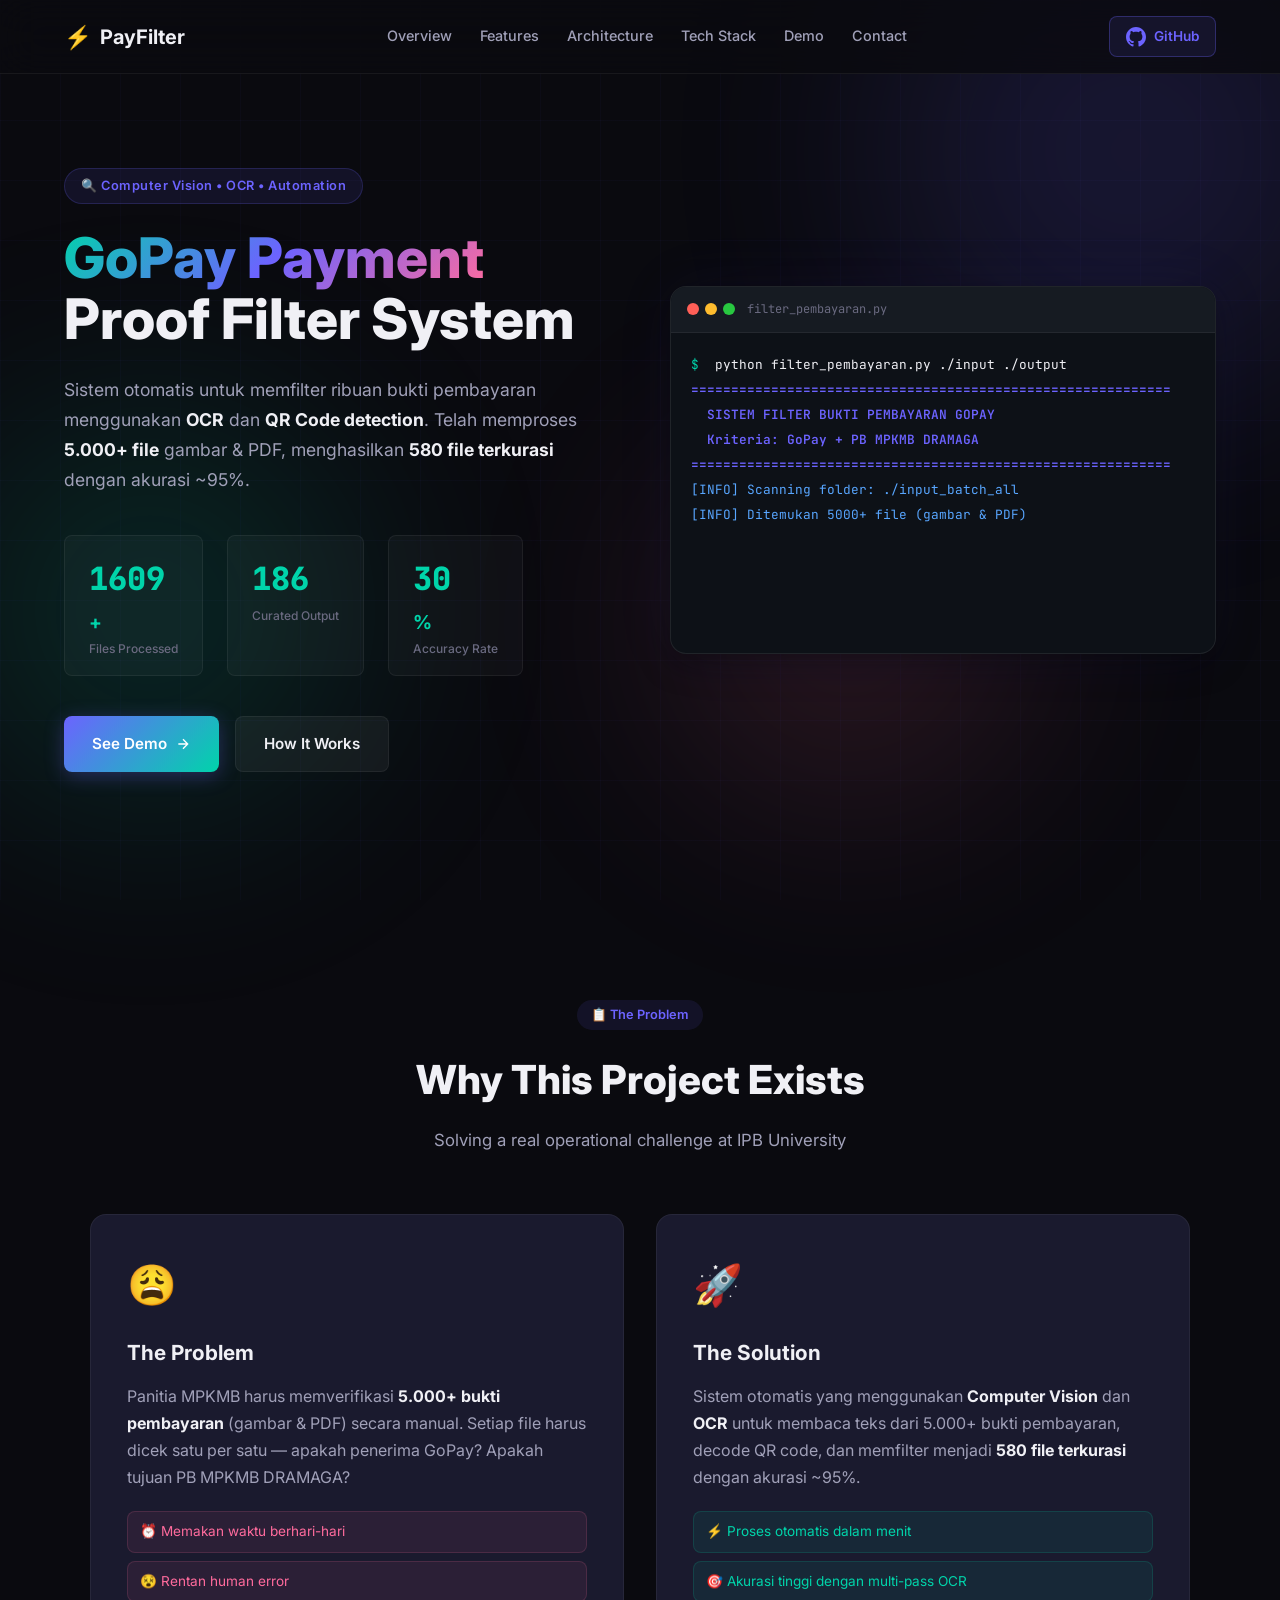
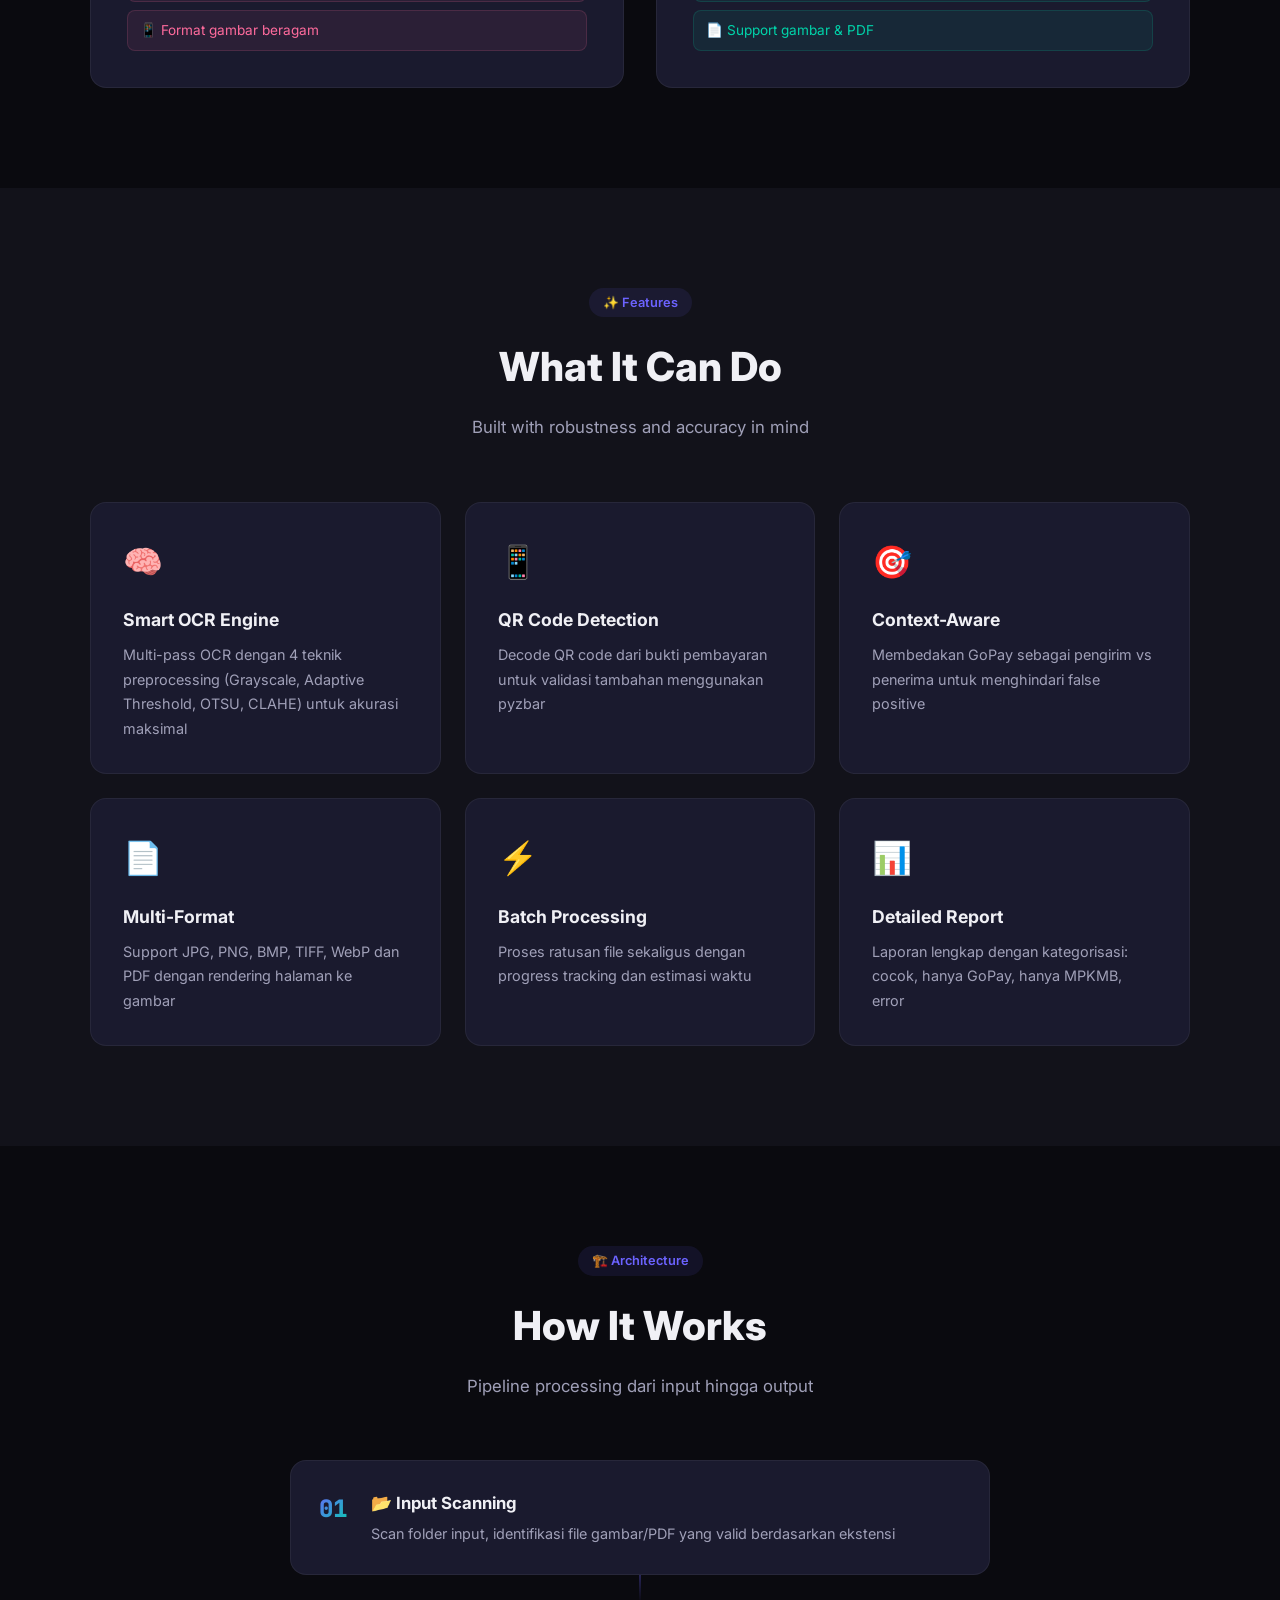
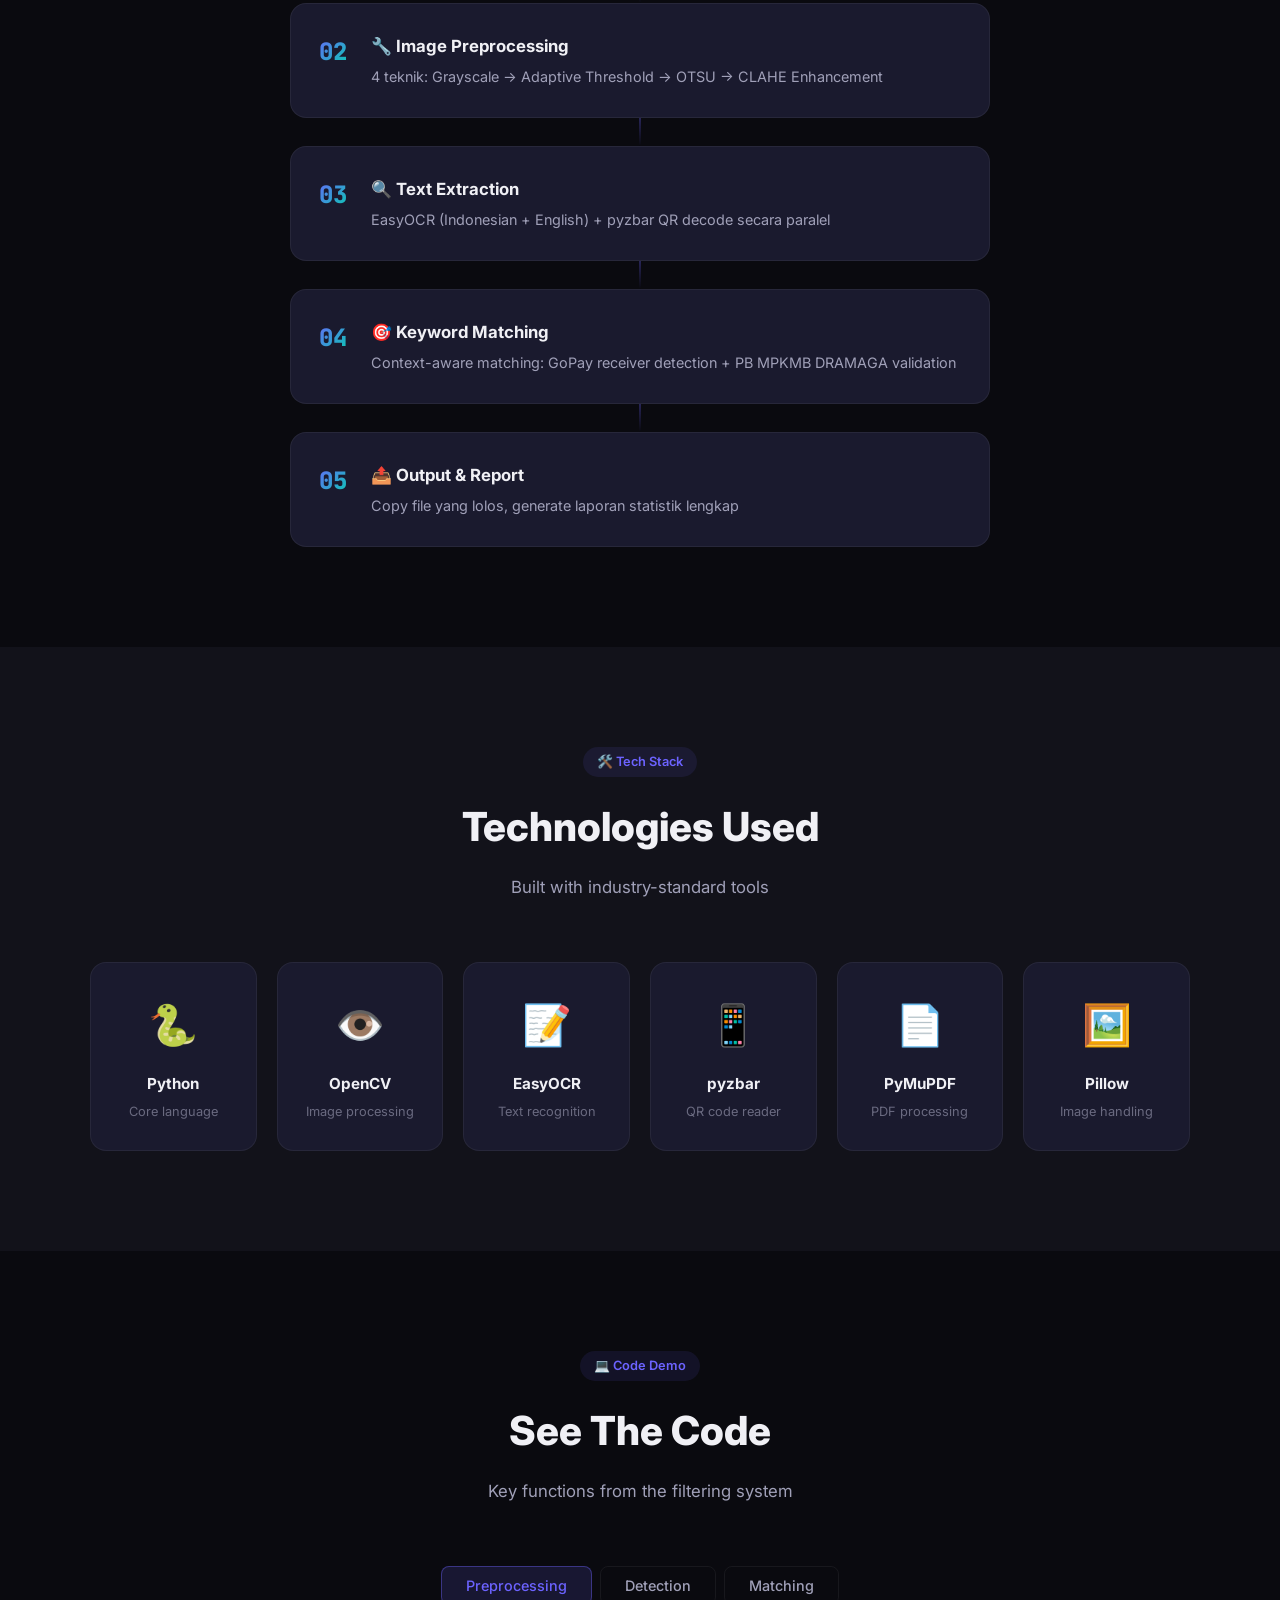
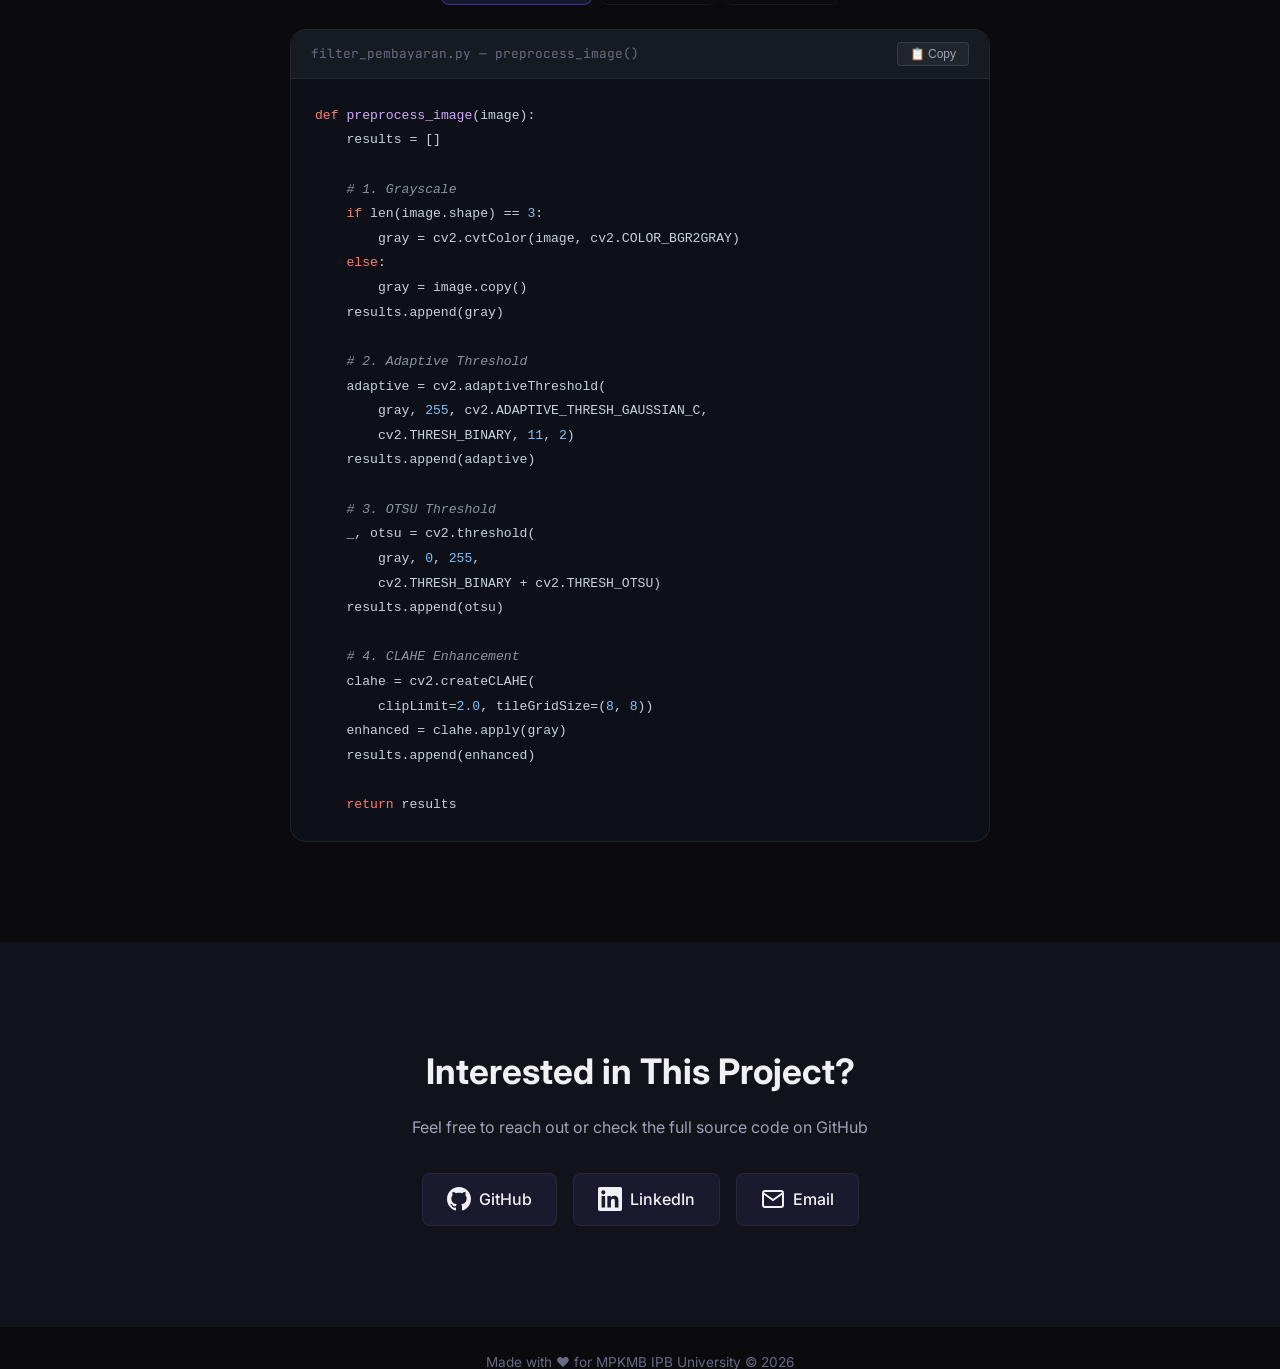
==== portfolio/index.html @ 72fe8e2e "feat: initial commit - GoPay Payment Filter System" ====
<!DOCTYPE html>
<html lang="id">
<head>
    <meta charset="UTF-8">
    <meta name="viewport" content="width=device-width, initial-scale=1.0">
    <title>GoPay Payment Filter — Portfolio Project</title>
    <meta name="description" content="Sistem otomatis filter bukti pembayaran GoPay menggunakan OCR dan QR Code detection. Dibangun dengan Python, EasyOCR, OpenCV.">
    <link rel="preconnect" href="https://fonts.googleapis.com">
    <link href="https://fonts.googleapis.com/css2?family=Inter:wght@300;400;500;600;700;800;900&family=JetBrains+Mono:wght@400;500;600&display=swap" rel="stylesheet">
    <link rel="stylesheet" href="style.css">
</head>
<body>
    <!-- Animated background -->
    <div class="bg-grid"></div>
    <div class="glow glow-1"></div>
    <div class="glow glow-2"></div>
    <div class="glow glow-3"></div>

    <!-- Navigation -->
    <nav class="navbar" id="navbar">
        <div class="nav-container">
            <a href="#" class="nav-logo">
                <span class="logo-icon">⚡</span>
                <span>PayFilter</span>
            </a>
            <div class="nav-links">
                <a href="#overview">Overview</a>
                <a href="#features">Features</a>
                <a href="#architecture">Architecture</a>
                <a href="#tech">Tech Stack</a>
                <a href="#demo">Demo</a>
                <a href="#contact">Contact</a>
            </div>
            <a href="https://github.com/YOUR_USERNAME/gopay-payment-filter" target="_blank" class="btn-github">
                <svg width="20" height="20" viewBox="0 0 24 24" fill="currentColor"><path d="M12 0c-6.626 0-12 5.373-12 12 0 5.302 3.438 9.8 8.207 11.387.599.111.793-.261.793-.577v-2.234c-3.338.726-4.033-1.416-4.033-1.416-.546-1.387-1.333-1.756-1.333-1.756-1.089-.745.083-.729.083-.729 1.205.084 1.839 1.237 1.839 1.237 1.07 1.834 2.807 1.304 3.492.997.107-.775.418-1.305.762-1.604-2.665-.305-5.467-1.334-5.467-5.931 0-1.311.469-2.381 1.236-3.221-.124-.303-.535-1.524.117-3.176 0 0 1.008-.322 3.301 1.23.957-.266 1.983-.399 3.003-.404 1.02.005 2.047.138 3.006.404 2.291-1.552 3.297-1.23 3.297-1.23.653 1.653.242 2.874.118 3.176.77.84 1.235 1.911 1.235 3.221 0 4.609-2.807 5.624-5.479 5.921.43.372.823 1.102.823 2.222v3.293c0 .319.192.694.801.576 4.765-1.589 8.199-6.086 8.199-11.386 0-6.627-5.373-12-12-12z"/></svg>
                GitHub
            </a>
        </div>
    </nav>

    <!-- Hero Section -->
    <section class="hero" id="hero">
        <div class="hero-content">
            <div class="hero-badge">🔍 Computer Vision • OCR • Automation</div>
            <h1 class="hero-title">
                <span class="gradient-text">GoPay Payment</span><br>
                <span>Proof Filter System</span>
            </h1>
            <p class="hero-desc">
                Sistem otomatis untuk memfilter ribuan bukti pembayaran menggunakan 
                <strong>OCR</strong> dan <strong>QR Code detection</strong>. Telah memproses <strong>5.000+ file</strong> 
                gambar & PDF, menghasilkan <strong>580 file terkurasi</strong> dengan akurasi ~95%.
            </p>
            <div class="hero-stats">
                <div class="stat-card">
                    <span class="stat-number" data-target="5000">0</span><span class="stat-plus">+</span>
                    <span class="stat-label">Files Processed</span>
                </div>
                <div class="stat-card">
                    <span class="stat-number" data-target="580">0</span><span class="stat-plus"></span>
                    <span class="stat-label">Curated Output</span>
                </div>
                <div class="stat-card">
                    <span class="stat-number" data-target="95">0</span><span class="stat-plus">%</span>
                    <span class="stat-label">Accuracy Rate</span>
                </div>
            </div>
            <div class="hero-actions">
                <a href="#demo" class="btn btn-primary">
                    <span>See Demo</span>
                    <svg width="16" height="16" viewBox="0 0 24 24" fill="none" stroke="currentColor" stroke-width="2"><path d="M5 12h14M12 5l7 7-7 7"/></svg>
                </a>
                <a href="#architecture" class="btn btn-secondary">
                    <span>How It Works</span>
                </a>
            </div>
        </div>
        <div class="hero-visual">
            <div class="terminal">
                <div class="terminal-header">
                    <div class="terminal-dots">
                        <span class="dot red"></span>
                        <span class="dot yellow"></span>
                        <span class="dot green"></span>
                    </div>
                    <span class="terminal-title">filter_pembayaran.py</span>
                </div>
                <div class="terminal-body" id="terminal-output">
                    <div class="term-line"><span class="term-prompt">$</span> python filter_pembayaran.py ./input ./output</div>
                </div>
            </div>
        </div>
    </section>

    <!-- Overview -->
    <section class="section" id="overview">
        <div class="container">
            <div class="section-header">
                <span class="section-tag">📋 The Problem</span>
                <h2>Why This Project Exists</h2>
                <p>Solving a real operational challenge at IPB University</p>
            </div>
            <div class="overview-grid">
                <div class="overview-card problem">
                    <div class="card-icon">😩</div>
                    <h3>The Problem</h3>
                    <p>Panitia MPKMB harus memverifikasi <strong>5.000+ bukti pembayaran</strong> (gambar & PDF) secara manual. Setiap file harus dicek satu per satu — apakah penerima GoPay? Apakah tujuan PB MPKMB DRAMAGA?</p>
                    <div class="pain-points">
                        <span>⏰ Memakan waktu berhari-hari</span>
                        <span>😵 Rentan human error</span>
                        <span>📱 Format gambar beragam</span>
                    </div>
                </div>
                <div class="overview-card solution">
                    <div class="card-icon">🚀</div>
                    <h3>The Solution</h3>
                    <p>Sistem otomatis yang menggunakan <strong>Computer Vision</strong> dan <strong>OCR</strong> untuk membaca teks dari 5.000+ bukti pembayaran, decode QR code, dan memfilter menjadi <strong>580 file terkurasi</strong> dengan akurasi ~95%.</p>
                    <div class="pain-points success">
                        <span>⚡ Proses otomatis dalam menit</span>
                        <span>🎯 Akurasi tinggi dengan multi-pass OCR</span>
                        <span>📄 Support gambar & PDF</span>
                    </div>
                </div>
            </div>
        </div>
    </section>

    <!-- Features -->
    <section class="section section-dark" id="features">
        <div class="container">
            <div class="section-header">
                <span class="section-tag">✨ Features</span>
                <h2>What It Can Do</h2>
                <p>Built with robustness and accuracy in mind</p>
            </div>
            <div class="features-grid">
                <div class="feature-card">
                    <div class="feature-icon">🧠</div>
                    <h3>Smart OCR Engine</h3>
                    <p>Multi-pass OCR dengan 4 teknik preprocessing (Grayscale, Adaptive Threshold, OTSU, CLAHE) untuk akurasi maksimal</p>
                </div>
                <div class="feature-card">
                    <div class="feature-icon">📱</div>
                    <h3>QR Code Detection</h3>
                    <p>Decode QR code dari bukti pembayaran untuk validasi tambahan menggunakan pyzbar</p>
                </div>
                <div class="feature-card">
                    <div class="feature-icon">🎯</div>
                    <h3>Context-Aware</h3>
                    <p>Membedakan GoPay sebagai pengirim vs penerima untuk menghindari false positive</p>
                </div>
                <div class="feature-card">
                    <div class="feature-icon">📄</div>
                    <h3>Multi-Format</h3>
                    <p>Support JPG, PNG, BMP, TIFF, WebP dan PDF dengan rendering halaman ke gambar</p>
                </div>
                <div class="feature-card">
                    <div class="feature-icon">⚡</div>
                    <h3>Batch Processing</h3>
                    <p>Proses ratusan file sekaligus dengan progress tracking dan estimasi waktu</p>
                </div>
                <div class="feature-card">
                    <div class="feature-icon">📊</div>
                    <h3>Detailed Report</h3>
                    <p>Laporan lengkap dengan kategorisasi: cocok, hanya GoPay, hanya MPKMB, error</p>
                </div>
            </div>
        </div>
    </section>

    <!-- Architecture -->
    <section class="section" id="architecture">
        <div class="container">
            <div class="section-header">
                <span class="section-tag">🏗️ Architecture</span>
                <h2>How It Works</h2>
                <p>Pipeline processing dari input hingga output</p>
            </div>
            <div class="pipeline">
                <div class="pipeline-step">
                    <div class="step-number">01</div>
                    <div class="step-content">
                        <h3>📂 Input Scanning</h3>
                        <p>Scan folder input, identifikasi file gambar/PDF yang valid berdasarkan ekstensi</p>
                    </div>
                </div>
                <div class="pipeline-connector"></div>
                <div class="pipeline-step">
                    <div class="step-number">02</div>
                    <div class="step-content">
                        <h3>🔧 Image Preprocessing</h3>
                        <p>4 teknik: Grayscale → Adaptive Threshold → OTSU → CLAHE Enhancement</p>
                    </div>
                </div>
                <div class="pipeline-connector"></div>
                <div class="pipeline-step">
                    <div class="step-number">03</div>
                    <div class="step-content">
                        <h3>🔍 Text Extraction</h3>
                        <p>EasyOCR (Indonesian + English) + pyzbar QR decode secara paralel</p>
                    </div>
                </div>
                <div class="pipeline-connector"></div>
                <div class="pipeline-step">
                    <div class="step-number">04</div>
                    <div class="step-content">
                        <h3>🎯 Keyword Matching</h3>
                        <p>Context-aware matching: GoPay receiver detection + PB MPKMB DRAMAGA validation</p>
                    </div>
                </div>
                <div class="pipeline-connector"></div>
                <div class="pipeline-step">
                    <div class="step-number">05</div>
                    <div class="step-content">
                        <h3>📤 Output & Report</h3>
                        <p>Copy file yang lolos, generate laporan statistik lengkap</p>
                    </div>
                </div>
            </div>
        </div>
    </section>

    <!-- Tech Stack -->
    <section class="section section-dark" id="tech">
        <div class="container">
            <div class="section-header">
                <span class="section-tag">🛠️ Tech Stack</span>
                <h2>Technologies Used</h2>
                <p>Built with industry-standard tools</p>
            </div>
            <div class="tech-grid">
                <div class="tech-card">
                    <div class="tech-logo">🐍</div>
                    <h3>Python</h3>
                    <p>Core language</p>
                </div>
                <div class="tech-card">
                    <div class="tech-logo">👁️</div>
                    <h3>OpenCV</h3>
                    <p>Image processing</p>
                </div>
                <div class="tech-card">
                    <div class="tech-logo">📝</div>
                    <h3>EasyOCR</h3>
                    <p>Text recognition</p>
                </div>
                <div class="tech-card">
                    <div class="tech-logo">📱</div>
                    <h3>pyzbar</h3>
                    <p>QR code reader</p>
                </div>
                <div class="tech-card">
                    <div class="tech-logo">📄</div>
                    <h3>PyMuPDF</h3>
                    <p>PDF processing</p>
                </div>
                <div class="tech-card">
                    <div class="tech-logo">🖼️</div>
                    <h3>Pillow</h3>
                    <p>Image handling</p>
                </div>
            </div>
        </div>
    </section>

    <!-- Code Demo -->
    <section class="section" id="demo">
        <div class="container">
            <div class="section-header">
                <span class="section-tag">💻 Code Demo</span>
                <h2>See The Code</h2>
                <p>Key functions from the filtering system</p>
            </div>
            <div class="code-tabs">
                <button class="code-tab active" data-tab="preprocessing">Preprocessing</button>
                <button class="code-tab" data-tab="detection">Detection</button>
                <button class="code-tab" data-tab="matching">Matching</button>
            </div>
            <div class="code-panels">
                <div class="code-panel active" id="panel-preprocessing">
                    <div class="code-block">
                        <div class="code-header">
                            <span>filter_pembayaran.py — preprocess_image()</span>
                            <button class="copy-btn" onclick="copyCode(this)">📋 Copy</button>
                        </div>
                        <pre><code><span class="kw">def</span> <span class="fn">preprocess_image</span>(image):
    results = []

    <span class="cm"># 1. Grayscale</span>
    <span class="kw">if</span> len(image.shape) == <span class="num">3</span>:
        gray = cv2.cvtColor(image, cv2.COLOR_BGR2GRAY)
    <span class="kw">else</span>:
        gray = image.copy()
    results.append(gray)

    <span class="cm"># 2. Adaptive Threshold</span>
    adaptive = cv2.adaptiveThreshold(
        gray, <span class="num">255</span>, cv2.ADAPTIVE_THRESH_GAUSSIAN_C,
        cv2.THRESH_BINARY, <span class="num">11</span>, <span class="num">2</span>)
    results.append(adaptive)

    <span class="cm"># 3. OTSU Threshold</span>
    _, otsu = cv2.threshold(
        gray, <span class="num">0</span>, <span class="num">255</span>,
        cv2.THRESH_BINARY + cv2.THRESH_OTSU)
    results.append(otsu)

    <span class="cm"># 4. CLAHE Enhancement</span>
    clahe = cv2.createCLAHE(
        clipLimit=<span class="num">2.0</span>, tileGridSize=(<span class="num">8</span>, <span class="num">8</span>))
    enhanced = clahe.apply(gray)
    results.append(enhanced)

    <span class="kw">return</span> results</code></pre>
                    </div>
                </div>
                <div class="code-panel" id="panel-detection">
                    <div class="code-block">
                        <div class="code-header">
                            <span>filter_pembayaran.py — extract_text_ocr()</span>
                            <button class="copy-btn" onclick="copyCode(this)">📋 Copy</button>
                        </div>
                        <pre><code><span class="kw">def</span> <span class="fn">extract_text_ocr</span>(reader, image):
    all_texts = []
    image = resize_if_needed(image)
    preprocessed = preprocess_image(image)

    <span class="cm"># OCR on grayscale</span>
    <span class="kw">try</span>:
        results = reader.readtext(
            preprocessed[<span class="num">0</span>],
            detail=<span class="num">0</span>, paragraph=<span class="kw">True</span>)
        all_texts.extend(results)
    <span class="kw">except</span> Exception:
        <span class="kw">pass</span>

    <span class="cm"># Fallback: enhanced contrast</span>
    <span class="kw">if</span> len(all_texts) < <span class="num">3</span>:
        <span class="kw">try</span>:
            results = reader.readtext(
                preprocessed[<span class="num">3</span>],
                detail=<span class="num">0</span>, paragraph=<span class="kw">True</span>)
            all_texts.extend(results)
        <span class="kw">except</span> Exception:
            <span class="kw">pass</span>

    <span class="kw">return</span> all_texts</code></pre>
                    </div>
                </div>
                <div class="code-panel" id="panel-matching">
                    <div class="code-block">
                        <div class="code-header">
                            <span>filter_pembayaran.py — check_gopay_recipient()</span>
                            <button class="copy-btn" onclick="copyCode(this)">📋 Copy</button>
                        </div>
                        <pre><code><span class="kw">def</span> <span class="fn">check_gopay_recipient</span>(texts, qr_data):
    combined = <span class="str">" "</span>.join(texts).lower()
    qr_text = <span class="str">" "</span>.join(qr_data).lower()
    all_text = <span class="str">" "</span>.join(
        (combined + <span class="str">" "</span> + qr_text).split())

    <span class="cm"># 1. Exact phrase matching</span>
    <span class="kw">for</span> kw <span class="kw">in</span> GOPAY_RECEIVER_KEYWORDS:
        <span class="kw">if</span> kw <span class="kw">in</span> all_text:
            <span class="kw">return True</span>, kw

    <span class="cm"># 2. Context-aware detection</span>
    has_gopay = <span class="kw">any</span>(
        g <span class="kw">in</span> all_text
        <span class="kw">for</span> g <span class="kw">in</span> GOPAY_GENERAL)
    <span class="kw">if</span> has_gopay:
        is_sender = <span class="kw">any</span>(
            s <span class="kw">in</span> all_text
            <span class="kw">for</span> s <span class="kw">in</span> GOPAY_SENDER_KEYWORDS)
        has_recv = <span class="kw">any</span>(
            r <span class="kw">in</span> all_text
            <span class="kw">for</span> r <span class="kw">in</span> [<span class="str">"penerima"</span>,
                <span class="str">"ditransfer ke"</span>, <span class="str">"tujuan"</span>])
        <span class="kw">if</span> has_recv <span class="kw">and not</span> is_sender:
            <span class="kw">return True</span>, <span class="str">"gopay (context)"</span>

    <span class="kw">return False</span>, <span class="kw">None</span></code></pre>
                    </div>
                </div>
            </div>
        </div>
    </section>

    <!-- Contact -->
    <section class="section section-dark" id="contact">
        <div class="container">
            <div class="contact-content">
                <h2>Interested in This Project?</h2>
                <p>Feel free to reach out or check the full source code on GitHub</p>
                <div class="contact-links">
                    <a href="https://github.com/Nipebrian" class="contact-link" target="_blank">
                        <svg width="24" height="24" viewBox="0 0 24 24" fill="currentColor"><path d="M12 0c-6.626 0-12 5.373-12 12 0 5.302 3.438 9.8 8.207 11.387.599.111.793-.261.793-.577v-2.234c-3.338.726-4.033-1.416-4.033-1.416-.546-1.387-1.333-1.756-1.333-1.756-1.089-.745.083-.729.083-.729 1.205.084 1.839 1.237 1.839 1.237 1.07 1.834 2.807 1.304 3.492.997.107-.775.418-1.305.762-1.604-2.665-.305-5.467-1.334-5.467-5.931 0-1.311.469-2.381 1.236-3.221-.124-.303-.535-1.524.117-3.176 0 0 1.008-.322 3.301 1.23.957-.266 1.983-.399 3.003-.404 1.02.005 2.047.138 3.006.404 2.291-1.552 3.297-1.23 3.297-1.23.653 1.653.242 2.874.118 3.176.77.84 1.235 1.911 1.235 3.221 0 4.609-2.807 5.624-5.479 5.921.43.372.823 1.102.823 2.222v3.293c0 .319.192.694.801.576 4.765-1.589 8.199-6.086 8.199-11.386 0-6.627-5.373-12-12-12z"/></svg>
                        GitHub
                    </a>
                    <a href="https://linkedin.com/in/hanif-febrian-3a9688260/" class="contact-link" target="_blank">
                        <svg width="24" height="24" viewBox="0 0 24 24" fill="currentColor"><path d="M20.447 20.452h-3.554v-5.569c0-1.328-.027-3.037-1.852-3.037-1.853 0-2.136 1.445-2.136 2.939v5.667H9.351V9h3.414v1.561h.046c.477-.9 1.637-1.85 3.37-1.85 3.601 0 4.267 2.37 4.267 5.455v6.286zM5.337 7.433c-1.144 0-2.063-.926-2.063-2.065 0-1.138.92-2.063 2.063-2.063 1.14 0 2.064.925 2.064 2.063 0 1.139-.925 2.065-2.064 2.065zm1.782 13.019H3.555V9h3.564v11.452zM22.225 0H1.771C.792 0 0 .774 0 1.729v20.542C0 23.227.792 24 1.771 24h20.451C23.2 24 24 23.227 24 22.271V1.729C24 .774 23.2 0 22.222 0h.003z"/></svg>
                        LinkedIn
                    </a>
                    <a href="mailto:hanif.brian05@gmail.com" class="contact-link">
                        <svg width="24" height="24" viewBox="0 0 24 24" fill="none" stroke="currentColor" stroke-width="2"><path d="M4 4h16c1.1 0 2 .9 2 2v12c0 1.1-.9 2-2 2H4c-1.1 0-2-.9-2-2V6c0-1.1.9-2 2-2z"/><polyline points="22,6 12,13 2,6"/></svg>
                        Email
                    </a>
                </div>
            </div>
        </div>
    </section>

    <!-- Footer -->
    <footer class="footer">
        <p>Made with ❤️ for MPKMB IPB University &copy; 2026</p>
    </footer>

    <script src="script.js"></script>
</body>
</html>
---- portfolio/style.css ----
/* ===== ROOT & RESET ===== */
:root {
    --bg-primary: #0a0a0f;
    --bg-secondary: #12121a;
    --bg-card: #1a1a2e;
    --bg-card-hover: #22223a;
    --text-primary: #f0f0f5;
    --text-secondary: #a0a0b8;
    --text-muted: #6a6a80;
    --accent-1: #6c63ff;
    --accent-2: #00d4aa;
    --accent-3: #ff6b9d;
    --gradient-1: linear-gradient(135deg, #6c63ff, #00d4aa);
    --gradient-2: linear-gradient(135deg, #ff6b9d, #6c63ff);
    --gradient-3: linear-gradient(135deg, #00d4aa, #6c63ff, #ff6b9d);
    --border: rgba(255,255,255,0.06);
    --shadow: 0 8px 32px rgba(0,0,0,0.4);
    --radius: 16px;
    --radius-sm: 8px;
    --font: 'Inter', -apple-system, sans-serif;
    --mono: 'JetBrains Mono', monospace;
}

*, *::before, *::after {
    margin: 0; padding: 0; box-sizing: border-box;
}

html {
    scroll-behavior: smooth;
    scroll-padding-top: 80px;
}

body {
    font-family: var(--font);
    background: var(--bg-primary);
    color: var(--text-primary);
    line-height: 1.7;
    overflow-x: hidden;
    -webkit-font-smoothing: antialiased;
}

/* ===== ANIMATED BACKGROUND ===== */
.bg-grid {
    position: fixed; inset: 0; z-index: -2;
    background-image:
        linear-gradient(rgba(108,99,255,0.03) 1px, transparent 1px),
        linear-gradient(90deg, rgba(108,99,255,0.03) 1px, transparent 1px);
    background-size: 60px 60px;
}

.glow {
    position: fixed; border-radius: 50%; filter: blur(120px); z-index: -1;
    opacity: 0.15; pointer-events: none;
}
.glow-1 { width: 500px; height: 500px; background: var(--accent-1); top: -100px; right: -100px; animation: float 15s ease-in-out infinite; }
.glow-2 { width: 400px; height: 400px; background: var(--accent-2); bottom: 10%; left: -50px; animation: float 20s ease-in-out infinite reverse; }
.glow-3 { width: 350px; height: 350px; background: var(--accent-3); top: 50%; right: 20%; animation: float 18s ease-in-out infinite 3s; }

@keyframes float {
    0%, 100% { transform: translate(0, 0) scale(1); }
    33% { transform: translate(30px, -30px) scale(1.05); }
    66% { transform: translate(-20px, 20px) scale(0.95); }
}

/* ===== NAVBAR ===== */
.navbar {
    position: fixed; top: 0; left: 0; right: 0; z-index: 1000;
    background: rgba(10,10,15,0.8);
    backdrop-filter: blur(20px);
    border-bottom: 1px solid var(--border);
    transition: all 0.3s ease;
}
.navbar.scrolled { background: rgba(10,10,15,0.95); box-shadow: 0 4px 20px rgba(0,0,0,0.3); }

.nav-container {
    max-width: 1200px; margin: 0 auto;
    display: flex; align-items: center; justify-content: space-between;
    padding: 16px 24px;
}

.nav-logo {
    display: flex; align-items: center; gap: 8px;
    font-size: 1.25rem; font-weight: 700; color: var(--text-primary);
    text-decoration: none;
}
.logo-icon { font-size: 1.4rem; }

.nav-links { display: flex; gap: 28px; }
.nav-links a {
    color: var(--text-secondary); text-decoration: none;
    font-size: 0.9rem; font-weight: 500;
    transition: color 0.2s;
    position: relative;
}
.nav-links a:hover { color: var(--text-primary); }
.nav-links a::after {
    content: ''; position: absolute; bottom: -4px; left: 0; width: 0;
    height: 2px; background: var(--gradient-1); border-radius: 1px;
    transition: width 0.3s;
}
.nav-links a:hover::after { width: 100%; }

.btn-github {
    display: flex; align-items: center; gap: 8px;
    padding: 8px 16px; border-radius: var(--radius-sm);
    background: rgba(108,99,255,0.1); border: 1px solid rgba(108,99,255,0.3);
    color: var(--accent-1); text-decoration: none;
    font-size: 0.85rem; font-weight: 600;
    transition: all 0.3s;
}
.btn-github:hover {
    background: rgba(108,99,255,0.2); border-color: var(--accent-1);
    transform: translateY(-1px);
}

/* ===== HERO ===== */
.hero {
    min-height: 100vh;
    display: grid; grid-template-columns: 1fr 1fr;
    align-items: center; gap: 60px;
    max-width: 1200px; margin: 0 auto;
    padding: 120px 24px 80px;
}

.hero-badge {
    display: inline-block;
    padding: 6px 16px; border-radius: 20px;
    background: rgba(108,99,255,0.1); border: 1px solid rgba(108,99,255,0.2);
    color: var(--accent-1); font-size: 0.8rem; font-weight: 600;
    letter-spacing: 0.5px; margin-bottom: 24px;
    animation: fadeInUp 0.6s ease-out;
}

.hero-title {
    font-size: 3.5rem; font-weight: 800; line-height: 1.1;
    margin-bottom: 24px;
    animation: fadeInUp 0.6s ease-out 0.1s both;
}

.gradient-text {
    background: var(--gradient-3);
    -webkit-background-clip: text;
    -webkit-text-fill-color: transparent;
    background-clip: text;
}

.hero-desc {
    font-size: 1.1rem; color: var(--text-secondary);
    max-width: 520px; margin-bottom: 40px;
    animation: fadeInUp 0.6s ease-out 0.2s both;
}
.hero-desc strong { color: var(--text-primary); }

.hero-stats {
    display: flex; gap: 24px; margin-bottom: 40px;
    animation: fadeInUp 0.6s ease-out 0.3s both;
}

.stat-card {
    display: flex; flex-direction: column;
    padding: 16px 24px; border-radius: var(--radius-sm);
    background: rgba(255,255,255,0.03); border: 1px solid var(--border);
}
.stat-number {
    font-size: 2rem; font-weight: 800; color: var(--accent-2);
    font-family: var(--mono);
}
.stat-plus { font-size: 1.2rem; font-weight: 700; color: var(--accent-2); }
.stat-label { font-size: 0.75rem; color: var(--text-muted); font-weight: 500; }

.hero-actions {
    display: flex; gap: 16px;
    animation: fadeInUp 0.6s ease-out 0.4s both;
}

.btn {
    display: inline-flex; align-items: center; gap: 8px;
    padding: 14px 28px; border-radius: var(--radius-sm);
    font-size: 0.95rem; font-weight: 600; text-decoration: none;
    transition: all 0.3s; cursor: pointer; border: none;
}
.btn-primary {
    background: var(--gradient-1); color: #fff;
    box-shadow: 0 4px 20px rgba(108,99,255,0.3);
}
.btn-primary:hover { transform: translateY(-2px); box-shadow: 0 8px 30px rgba(108,99,255,0.4); }
.btn-secondary {
    background: rgba(255,255,255,0.05); color: var(--text-primary);
    border: 1px solid var(--border);
}
.btn-secondary:hover { background: rgba(255,255,255,0.1); transform: translateY(-2px); }

/* Terminal */
.hero-visual {
    animation: fadeInUp 0.8s ease-out 0.3s both;
}
.terminal {
    border-radius: var(--radius);
    overflow: hidden;
    background: #0d1117;
    border: 1px solid rgba(255,255,255,0.08);
    box-shadow: var(--shadow), 0 0 60px rgba(108,99,255,0.08);
}
.terminal-header {
    display: flex; align-items: center; gap: 12px;
    padding: 12px 16px; background: #161b22;
    border-bottom: 1px solid rgba(255,255,255,0.06);
}
.terminal-dots { display: flex; gap: 6px; }
.dot { width: 12px; height: 12px; border-radius: 50%; }
.dot.red { background: #ff5f57; } .dot.yellow { background: #febc2e; } .dot.green { background: #28c840; }
.terminal-title { font-size: 0.75rem; color: var(--text-muted); font-family: var(--mono); }
.terminal-body {
    padding: 20px; font-family: var(--mono); font-size: 0.8rem;
    line-height: 1.8; min-height: 320px; max-height: 400px; overflow-y: auto;
}
.term-line { margin-bottom: 2px; white-space: pre-wrap; }
.term-prompt { color: var(--accent-2); margin-right: 8px; }
.term-info { color: #58a6ff; }
.term-success { color: #3fb950; }
.term-warn { color: #d29922; }
.term-error { color: #f85149; }
.term-dim { color: var(--text-muted); }
.term-header { color: var(--accent-1); font-weight: 600; }

/* ===== SECTIONS ===== */
.section { padding: 100px 24px; }
.section-dark { background: var(--bg-secondary); }
.container { max-width: 1100px; margin: 0 auto; }

.section-header { text-align: center; margin-bottom: 60px; }
.section-tag {
    display: inline-block; padding: 4px 14px; border-radius: 20px;
    background: rgba(108,99,255,0.1); color: var(--accent-1);
    font-size: 0.8rem; font-weight: 600; margin-bottom: 16px;
}
.section-header h2 { font-size: 2.5rem; font-weight: 800; margin-bottom: 12px; }
.section-header p { color: var(--text-secondary); font-size: 1.05rem; }

/* ===== OVERVIEW ===== */
.overview-grid { display: grid; grid-template-columns: 1fr 1fr; gap: 32px; }
.overview-card {
    padding: 36px; border-radius: var(--radius);
    background: var(--bg-card); border: 1px solid var(--border);
    transition: all 0.3s;
}
.overview-card:hover { transform: translateY(-4px); border-color: rgba(108,99,255,0.3); }
.card-icon { font-size: 2.5rem; margin-bottom: 16px; }
.overview-card h3 { font-size: 1.3rem; margin-bottom: 12px; }
.overview-card p { color: var(--text-secondary); margin-bottom: 20px; }
.overview-card p strong { color: var(--text-primary); }

.pain-points { display: flex; flex-direction: column; gap: 8px; }
.pain-points span {
    padding: 8px 12px; border-radius: var(--radius-sm); font-size: 0.85rem;
    background: rgba(255,107,157,0.08); color: var(--accent-3);
    border: 1px solid rgba(255,107,157,0.15);
}
.pain-points.success span {
    background: rgba(0,212,170,0.08); color: var(--accent-2);
    border-color: rgba(0,212,170,0.15);
}

/* ===== FEATURES ===== */
.features-grid { display: grid; grid-template-columns: repeat(3, 1fr); gap: 24px; }
.feature-card {
    padding: 32px; border-radius: var(--radius);
    background: var(--bg-card); border: 1px solid var(--border);
    transition: all 0.3s;
}
.feature-card:hover { transform: translateY(-4px); border-color: rgba(108,99,255,0.3); box-shadow: 0 12px 40px rgba(0,0,0,0.3); }
.feature-icon { font-size: 2rem; margin-bottom: 16px; }
.feature-card h3 { font-size: 1.1rem; margin-bottom: 8px; }
.feature-card p { color: var(--text-secondary); font-size: 0.9rem; }

/* ===== PIPELINE ===== */
.pipeline { max-width: 700px; margin: 0 auto; }
.pipeline-step {
    display: flex; gap: 24px; align-items: flex-start;
    padding: 28px; border-radius: var(--radius);
    background: var(--bg-card); border: 1px solid var(--border);
    transition: all 0.3s;
}
.pipeline-step:hover { border-color: rgba(108,99,255,0.3); transform: translateX(8px); }
.step-number {
    font-size: 1.5rem; font-weight: 800; font-family: var(--mono);
    background: var(--gradient-1); -webkit-background-clip: text;
    -webkit-text-fill-color: transparent; background-clip: text;
    flex-shrink: 0;
}
.step-content h3 { font-size: 1.05rem; margin-bottom: 4px; }
.step-content p { color: var(--text-secondary); font-size: 0.9rem; }

.pipeline-connector {
    width: 2px; height: 28px; margin: 0 auto;
    background: linear-gradient(to bottom, rgba(108,99,255,0.3), transparent);
}

/* ===== TECH GRID ===== */
.tech-grid { display: grid; grid-template-columns: repeat(6, 1fr); gap: 20px; }
.tech-card {
    text-align: center; padding: 28px 16px; border-radius: var(--radius);
    background: var(--bg-card); border: 1px solid var(--border);
    transition: all 0.3s;
}
.tech-card:hover { transform: translateY(-4px); border-color: rgba(108,99,255,0.3); }
.tech-logo { font-size: 2.5rem; margin-bottom: 12px; }
.tech-card h3 { font-size: 0.95rem; margin-bottom: 4px; }
.tech-card p { color: var(--text-muted); font-size: 0.8rem; }

/* ===== CODE DEMO ===== */
.code-tabs { display: flex; gap: 8px; justify-content: center; margin-bottom: 24px; }
.code-tab {
    padding: 10px 24px; border-radius: var(--radius-sm); border: 1px solid var(--border);
    background: transparent; color: var(--text-secondary);
    font-family: var(--font); font-size: 0.9rem; font-weight: 500;
    cursor: pointer; transition: all 0.3s;
}
.code-tab:hover { background: rgba(108,99,255,0.1); color: var(--text-primary); }
.code-tab.active {
    background: rgba(108,99,255,0.15); color: var(--accent-1);
    border-color: rgba(108,99,255,0.4);
}

.code-panel { display: none; }
.code-panel.active { display: block; animation: fadeIn 0.3s ease; }

.code-block {
    border-radius: var(--radius); overflow: hidden;
    background: #0d1117; border: 1px solid rgba(255,255,255,0.08);
    max-width: 700px; margin: 0 auto;
}
.code-header {
    display: flex; justify-content: space-between; align-items: center;
    padding: 12px 20px; background: #161b22;
    border-bottom: 1px solid rgba(255,255,255,0.06);
    font-size: 0.8rem; color: var(--text-muted); font-family: var(--mono);
}
.copy-btn {
    background: rgba(255,255,255,0.05); border: 1px solid rgba(255,255,255,0.1);
    color: var(--text-secondary); padding: 4px 12px; border-radius: 4px;
    font-size: 0.75rem; cursor: pointer; transition: all 0.2s;
}
.copy-btn:hover { background: rgba(255,255,255,0.1); color: var(--text-primary); }

.code-block pre {
    padding: 24px; overflow-x: auto; font-family: var(--mono);
    font-size: 0.82rem; line-height: 1.8;
}
.code-block code { color: #c9d1d9; }
.kw { color: #ff7b72; }
.fn { color: #d2a8ff; }
.str { color: #a5d6ff; }
.num { color: #79c0ff; }
.cm { color: #8b949e; font-style: italic; }

/* ===== CONTACT ===== */
.contact-content { text-align: center; max-width: 600px; margin: 0 auto; }
.contact-content h2 { font-size: 2.2rem; margin-bottom: 12px; }
.contact-content p { color: var(--text-secondary); margin-bottom: 32px; }
.contact-links { display: flex; gap: 16px; justify-content: center; }
.contact-link {
    display: flex; align-items: center; gap: 8px;
    padding: 12px 24px; border-radius: var(--radius-sm);
    background: var(--bg-card); border: 1px solid var(--border);
    color: var(--text-primary); text-decoration: none;
    font-weight: 500; transition: all 0.3s;
}
.contact-link:hover { transform: translateY(-2px); border-color: rgba(108,99,255,0.4); background: var(--bg-card-hover); }

/* ===== FOOTER ===== */
.footer {
    text-align: center; padding: 24px;
    border-top: 1px solid var(--border);
    color: var(--text-muted); font-size: 0.85rem;
}

/* ===== ANIMATIONS ===== */
@keyframes fadeInUp {
    from { opacity: 0; transform: translateY(20px); }
    to { opacity: 1; transform: translateY(0); }
}
@keyframes fadeIn {
    from { opacity: 0; } to { opacity: 1; }
}

/* ===== RESPONSIVE ===== */
@media (max-width: 900px) {
    .hero { grid-template-columns: 1fr; padding-top: 100px; }
    .hero-title { font-size: 2.5rem; }
    .hero-stats { flex-wrap: wrap; }
    .overview-grid { grid-template-columns: 1fr; }
    .features-grid { grid-template-columns: 1fr 1fr; }
    .tech-grid { grid-template-columns: repeat(3, 1fr); }
    .nav-links { display: none; }
}
@media (max-width: 600px) {
    .hero-title { font-size: 2rem; }
    .features-grid { grid-template-columns: 1fr; }
    .tech-grid { grid-template-columns: repeat(2, 1fr); }
    .contact-links { flex-direction: column; align-items: center; }
    .hero-actions { flex-direction: column; }
}
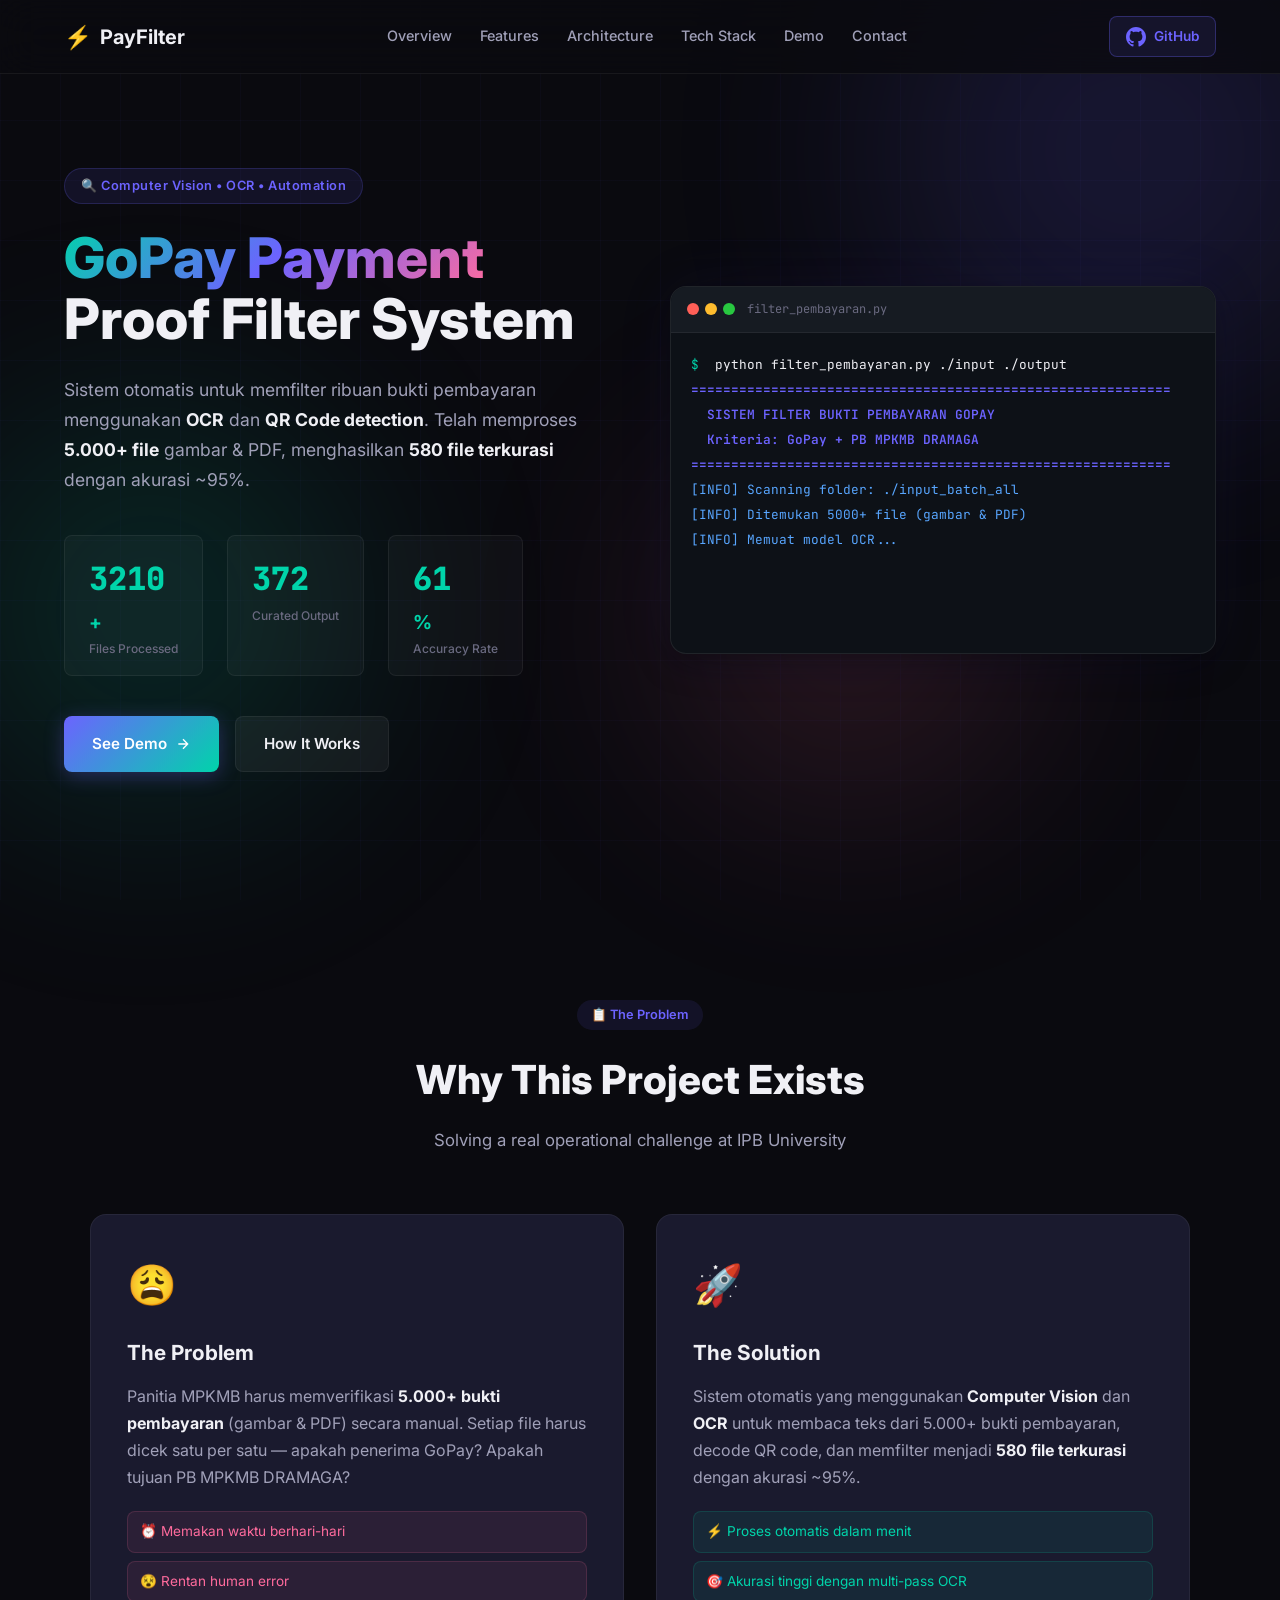
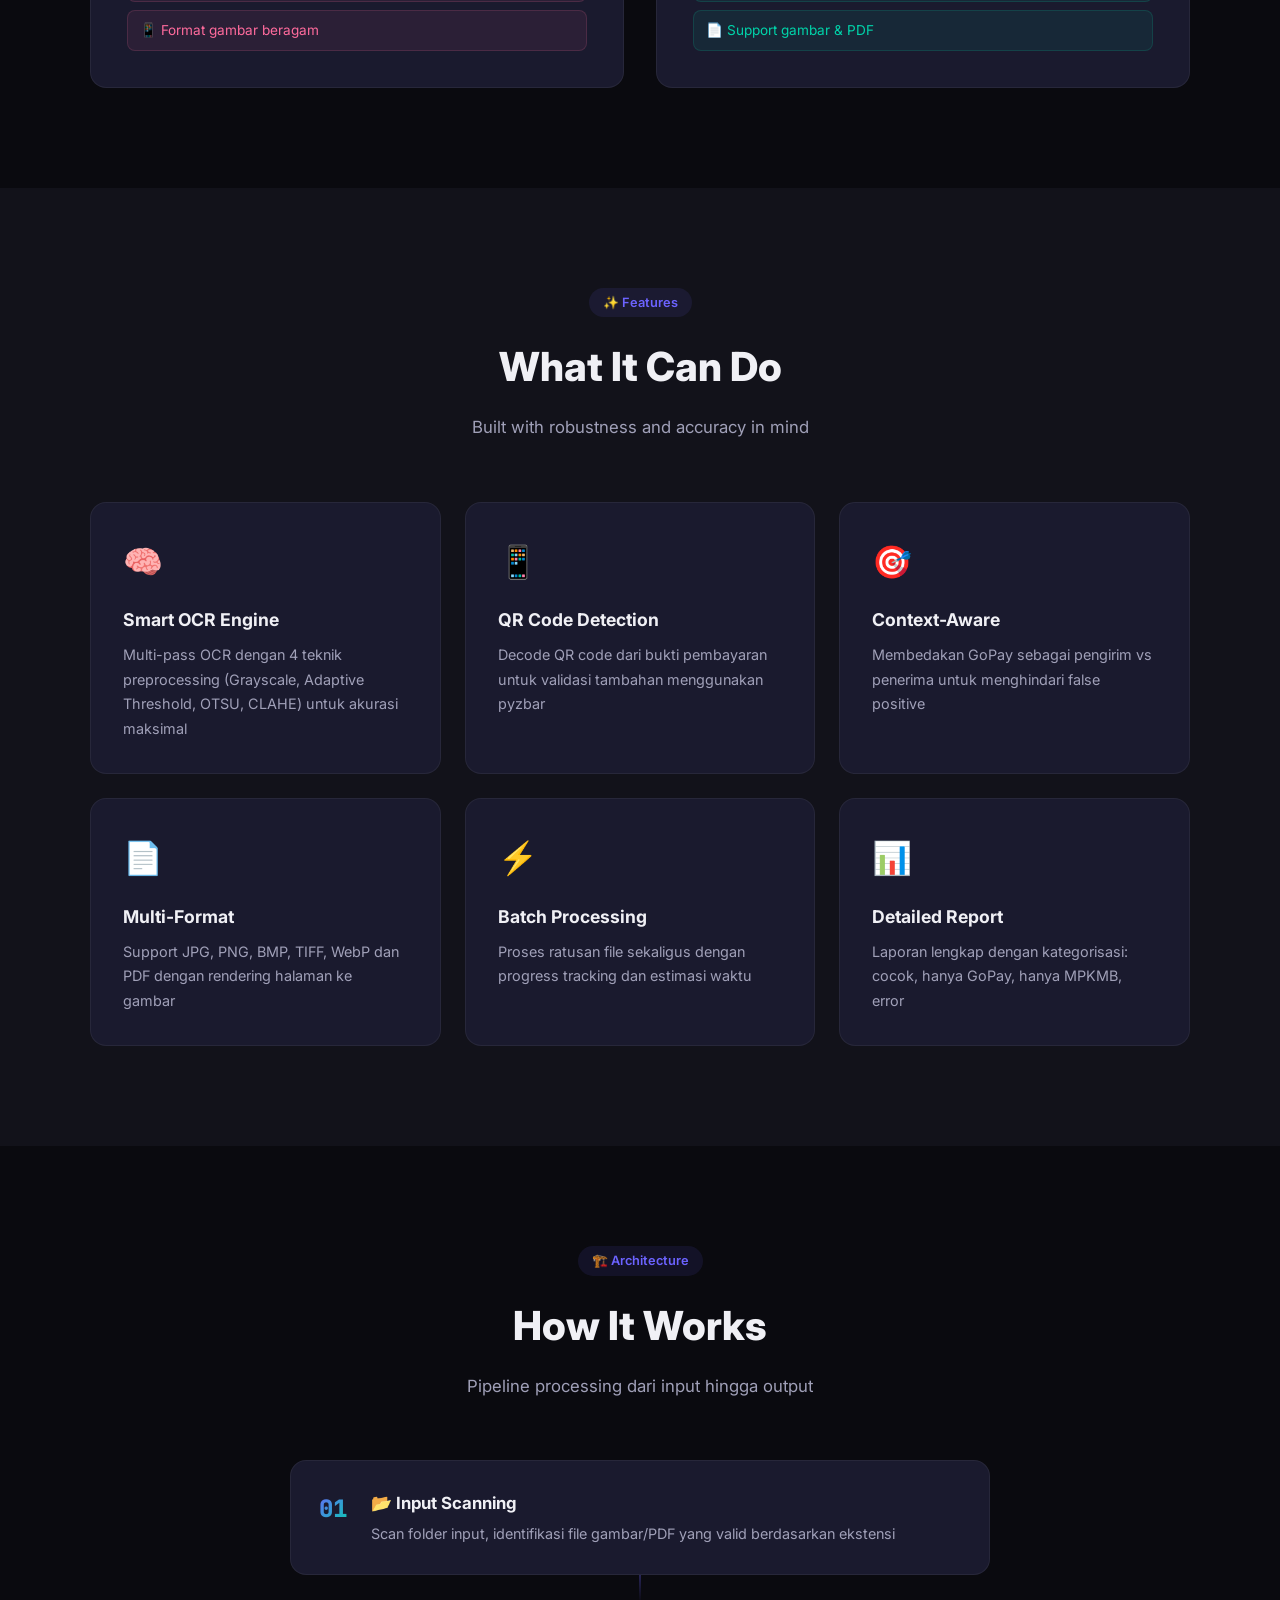
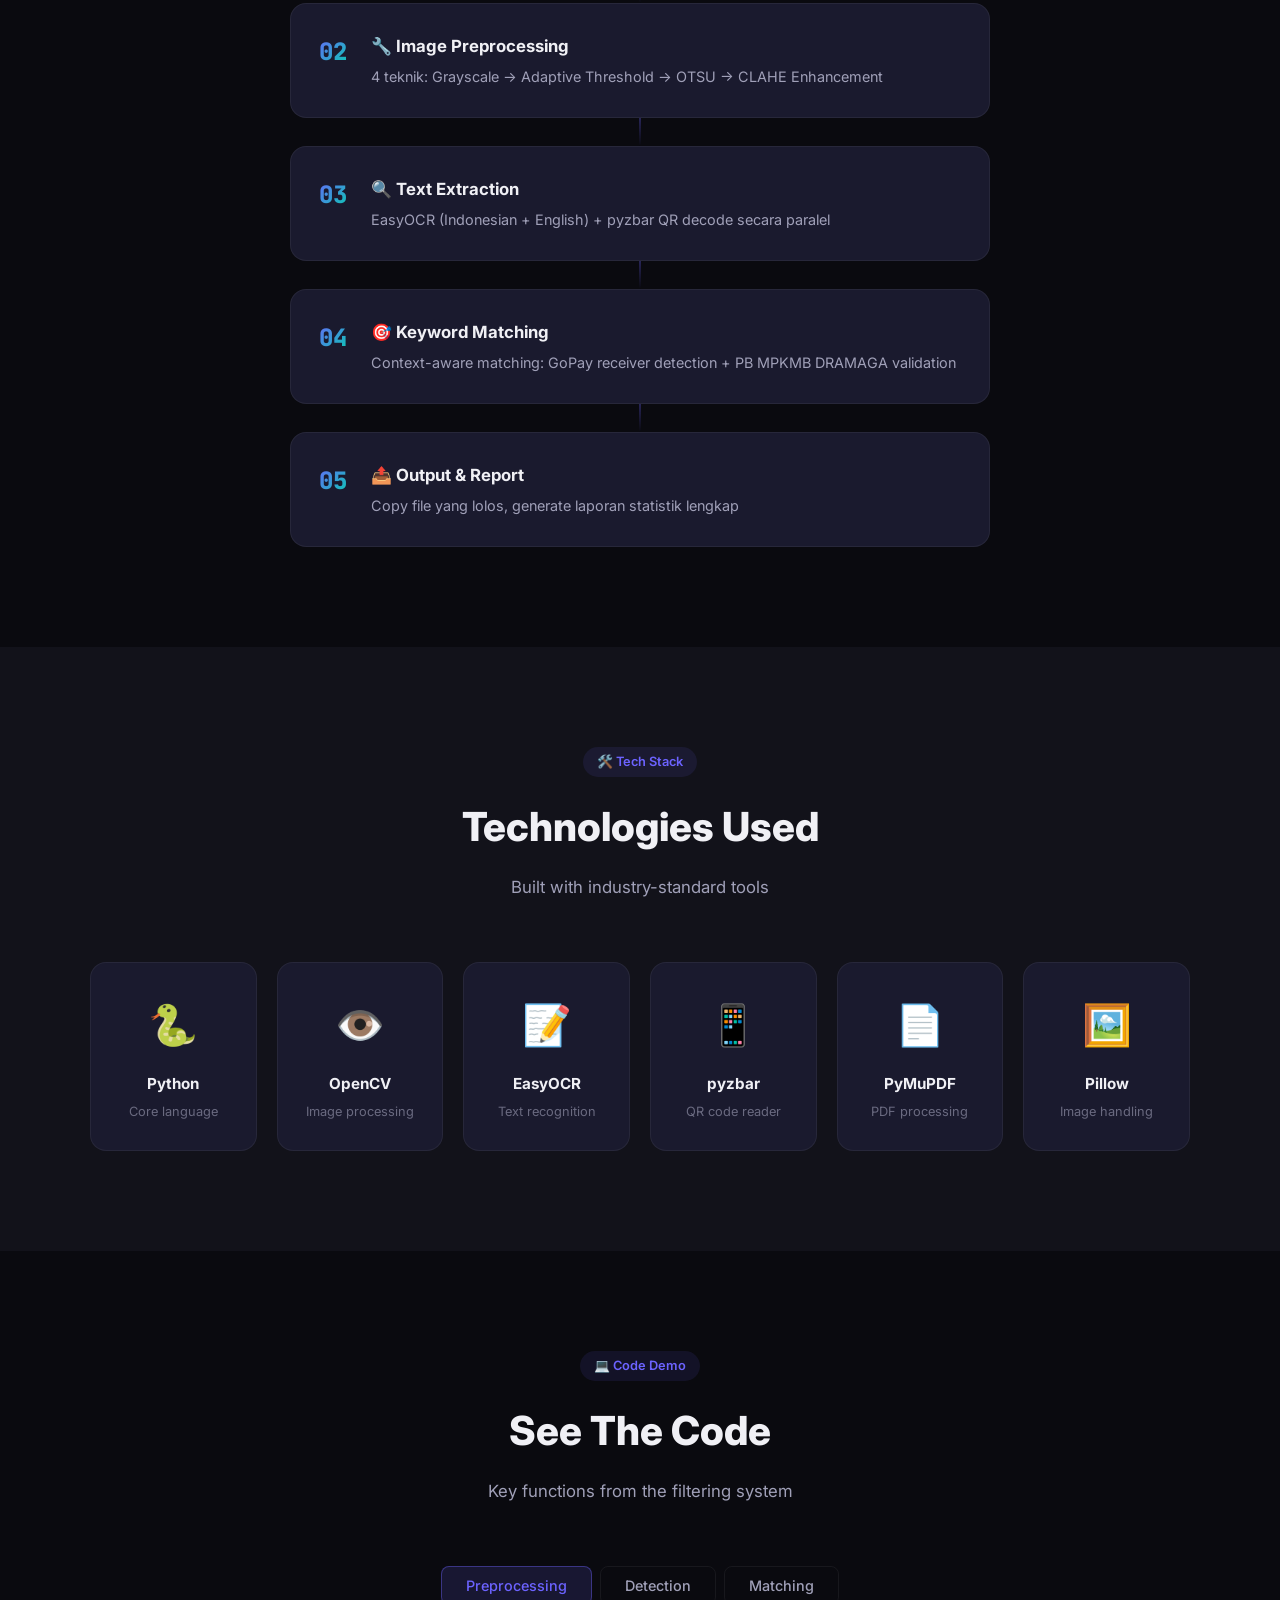
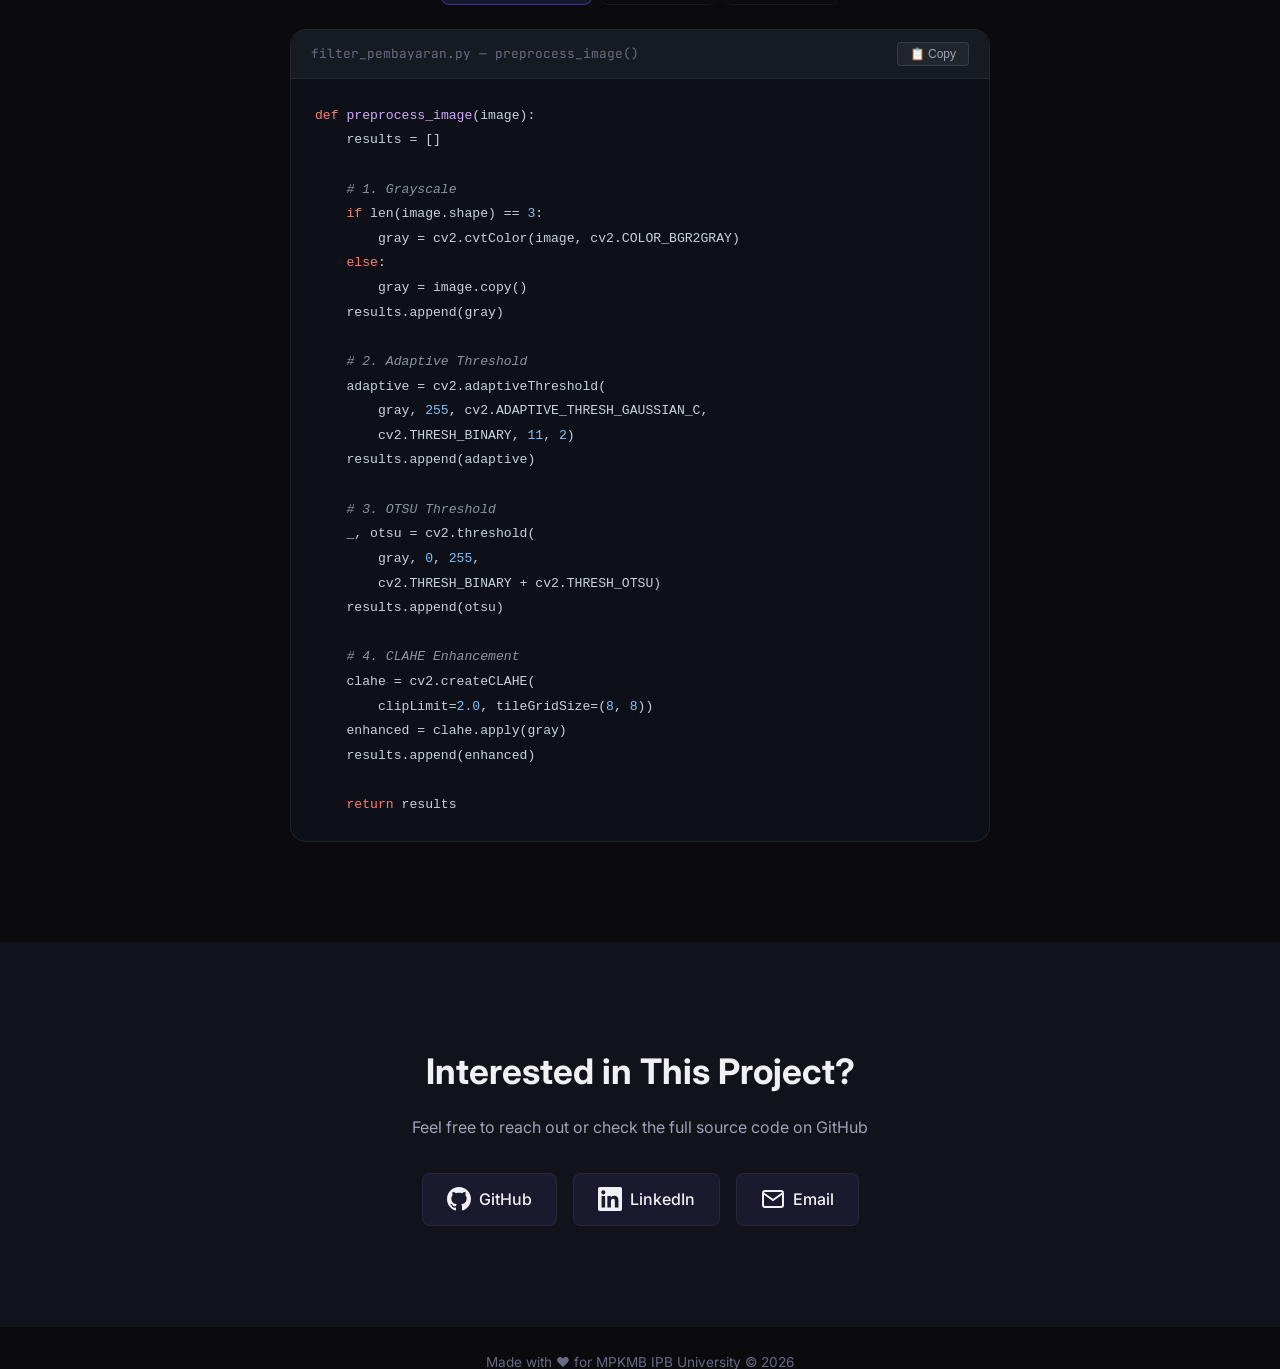
==== commit 5b6933d0: "fix: update github link" ====
--- a/portfolio/index.html
+++ b/portfolio/index.html
@@ -31,7 +31,7 @@
                 <a href="#demo">Demo</a>
                 <a href="#contact">Contact</a>
             </div>
-            <a href="https://github.com/YOUR_USERNAME/gopay-payment-filter" target="_blank" class="btn-github">
+            <a href="https://github.com/Nipebrian/gopay-payment-filter" target="_blank" class="btn-github">
                 <svg width="20" height="20" viewBox="0 0 24 24" fill="currentColor"><path d="M12 0c-6.626 0-12 5.373-12 12 0 5.302 3.438 9.8 8.207 11.387.599.111.793-.261.793-.577v-2.234c-3.338.726-4.033-1.416-4.033-1.416-.546-1.387-1.333-1.756-1.333-1.756-1.089-.745.083-.729.083-.729 1.205.084 1.839 1.237 1.839 1.237 1.07 1.834 2.807 1.304 3.492.997.107-.775.418-1.305.762-1.604-2.665-.305-5.467-1.334-5.467-5.931 0-1.311.469-2.381 1.236-3.221-.124-.303-.535-1.524.117-3.176 0 0 1.008-.322 3.301 1.23.957-.266 1.983-.399 3.003-.404 1.02.005 2.047.138 3.006.404 2.291-1.552 3.297-1.23 3.297-1.23.653 1.653.242 2.874.118 3.176.77.84 1.235 1.911 1.235 3.221 0 4.609-2.807 5.624-5.479 5.921.43.372.823 1.102.823 2.222v3.293c0 .319.192.694.801.576 4.765-1.589 8.199-6.086 8.199-11.386 0-6.627-5.373-12-12-12z"/></svg>
                 GitHub
             </a>
